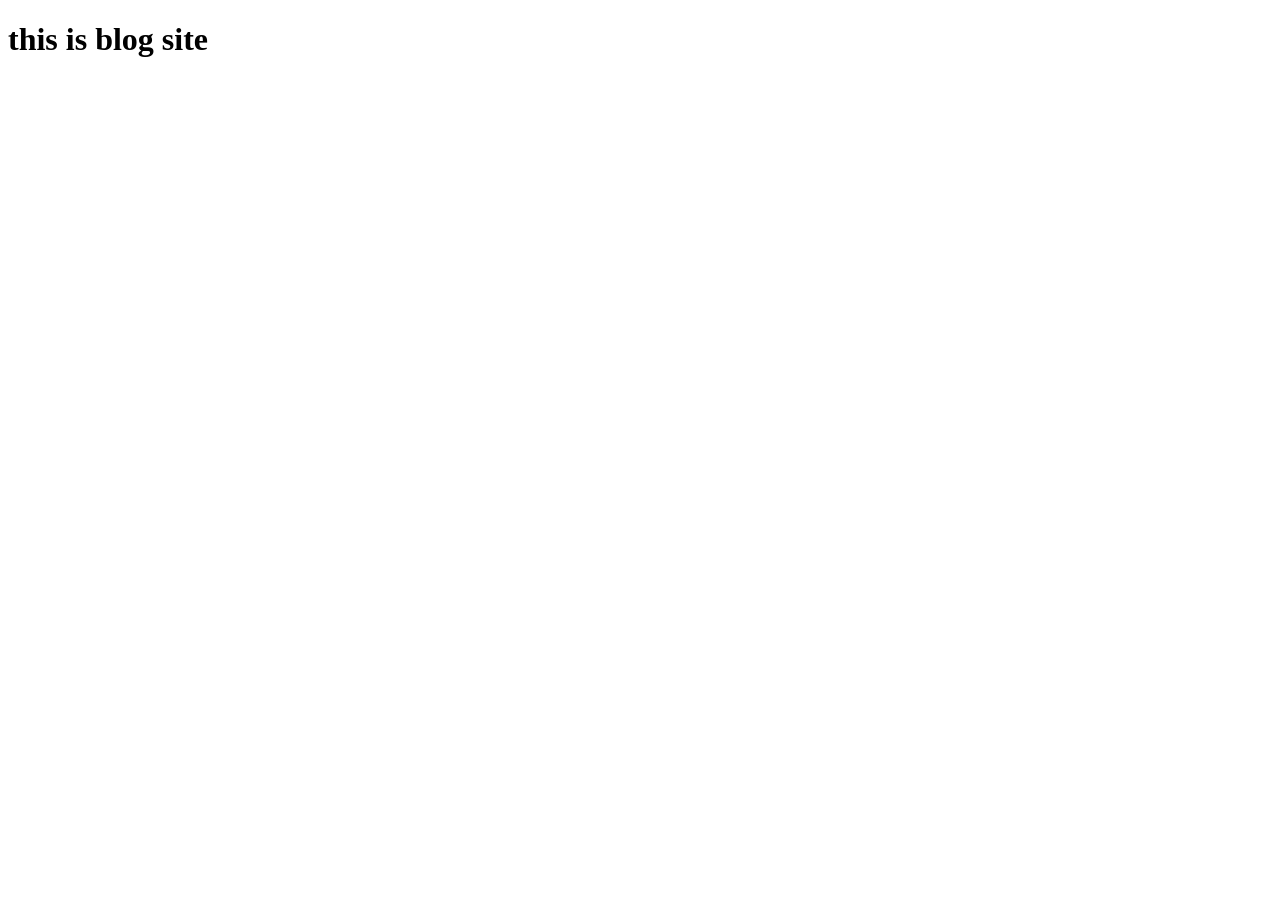
==== blogs.html @ 07ca1f5f "Initial Commits" ====
<!DOCTYPE html>
<html lang="en">
<head>
    <meta charset="UTF-8">
    <meta name="viewport" content="width=device-width, initial-scale=1.0">
    <title>Document</title>
</head>
<body>
    <h1>this is blog site</h1>
</body>
</html>
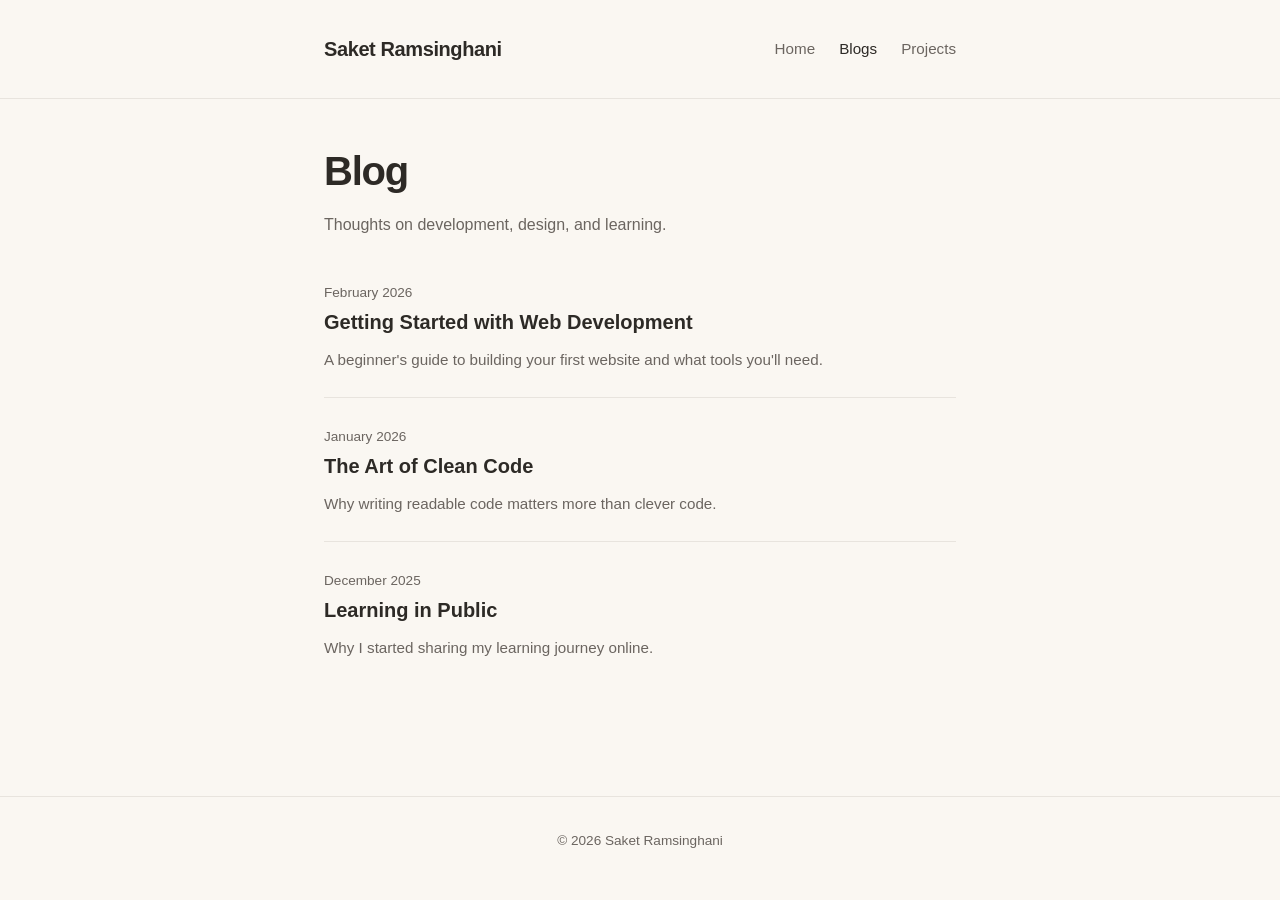
==== commit 5be355c6: "made few changes using openCode" ====
--- a/blogs.html
+++ b/blogs.html
@@ -3,9 +3,53 @@
 <head>
     <meta charset="UTF-8">
     <meta name="viewport" content="width=device-width, initial-scale=1.0">
-    <title>Document</title>
+    <title>Blogs | Saket Ramsinghani</title>
+    <meta name="description" content="Thoughts and articles by Saket Ramsinghani">
+    <link rel="stylesheet" href="styles.css">
 </head>
 <body>
-    <h1>this is blog site</h1>
+    <header>
+        <div class="container">
+            <nav>
+                <a href="index.html" class="logo">Saket Ramsinghani</a>
+                <ul class="nav-links">
+                    <li><a href="index.html">Home</a></li>
+                    <li><a href="blogs.html" class="active">Blogs</a></li>
+                    <li><a href="projects.html">Projects</a></li>
+                </ul>
+            </nav>
+        </div>
+    </header>
+
+    <main>
+        <div class="container">
+            <h1>Blog</h1>
+            <p>Thoughts on development, design, and learning.</p>
+
+            <ul class="blog-list">
+                <li>
+                    <span class="date">February 2026</span>
+                    <h3><a href="#">Getting Started with Web Development</a></h3>
+                    <p class="excerpt">A beginner's guide to building your first website and what tools you'll need.</p>
+                </li>
+                <li>
+                    <span class="date">January 2026</span>
+                    <h3><a href="#">The Art of Clean Code</a></h3>
+                    <p class="excerpt">Why writing readable code matters more than clever code.</p>
+                </li>
+                <li>
+                    <span class="date">December 2025</span>
+                    <h3><a href="#">Learning in Public</a></h3>
+                    <p class="excerpt">Why I started sharing my learning journey online.</p>
+                </li>
+            </ul>
+        </div>
+    </main>
+
+    <footer>
+        <div class="container">
+            <p>&copy; 2026 Saket Ramsinghani</p>
+        </div>
+    </footer>
 </body>
-</html>+</html>
--- a/styles.css
+++ b/styles.css
@@ -0,0 +1,277 @@
+*, *::before, *::after {
+    box-sizing: border-box;
+    margin: 0;
+    padding: 0;
+}
+
+:root {
+    --bg-warm: #FAF7F2;
+    --bg-card: #FFFFFF;
+    --text-primary: #2D2A26;
+    --text-secondary: #6B6560;
+    --accent: #8B7355;
+    --border: #E8E4DE;
+    --max-width: 680px;
+}
+
+html {
+    font-size: 16px;
+    scroll-behavior: smooth;
+}
+
+body {
+    font-family: -apple-system, BlinkMacSystemFont, "Segoe UI", Roboto, Oxygen, Ubuntu, sans-serif;
+    background-color: var(--bg-warm);
+    color: var(--text-primary);
+    line-height: 1.7;
+    min-height: 100vh;
+    display: flex;
+    flex-direction: column;
+}
+
+.container {
+    width: 100%;
+    max-width: var(--max-width);
+    margin: 0 auto;
+    padding: 0 1.5rem;
+}
+
+header {
+    padding: 2rem 0;
+    border-bottom: 1px solid var(--border);
+    margin-bottom: 3rem;
+}
+
+nav {
+    display: flex;
+    justify-content: space-between;
+    align-items: center;
+}
+
+.logo {
+    font-size: 1.25rem;
+    font-weight: 600;
+    color: var(--text-primary);
+    text-decoration: none;
+    letter-spacing: -0.02em;
+}
+
+.nav-links {
+    display: flex;
+    gap: 1.5rem;
+    list-style: none;
+}
+
+.nav-links a {
+    color: var(--text-secondary);
+    text-decoration: none;
+    font-size: 0.95rem;
+    transition: color 0.2s ease;
+}
+
+.nav-links a:hover,
+.nav-links a.active {
+    color: var(--text-primary);
+}
+
+main {
+    flex: 1;
+    padding-bottom: 4rem;
+}
+
+h1 {
+    font-size: 2.5rem;
+    font-weight: 700;
+    letter-spacing: -0.03em;
+    line-height: 1.2;
+    margin-bottom: 1rem;
+}
+
+h2 {
+    font-size: 1.5rem;
+    font-weight: 600;
+    letter-spacing: -0.02em;
+    margin-bottom: 1rem;
+    margin-top: 2rem;
+}
+
+p {
+    color: var(--text-secondary);
+    margin-bottom: 1rem;
+}
+
+a {
+    color: var(--accent);
+    text-decoration: none;
+    transition: opacity 0.2s ease;
+}
+
+a:hover {
+    opacity: 0.8;
+}
+
+.intro {
+    font-size: 1.125rem;
+    margin-bottom: 2rem;
+}
+
+.social-links {
+    display: flex;
+    gap: 1rem;
+    margin-top: 1.5rem;
+}
+
+.social-links a {
+    display: inline-flex;
+    align-items: center;
+    gap: 0.4rem;
+    padding: 0.5rem 0;
+    color: var(--text-secondary);
+    font-size: 0.9rem;
+}
+
+.social-links a:hover {
+    color: var(--text-primary);
+}
+
+.blog-list {
+    list-style: none;
+}
+
+.blog-list li {
+    padding: 1.5rem 0;
+    border-bottom: 1px solid var(--border);
+}
+
+.blog-list li:last-child {
+    border-bottom: none;
+}
+
+.blog-list h3 {
+    font-size: 1.25rem;
+    font-weight: 600;
+    margin-bottom: 0.5rem;
+}
+
+.blog-list h3 a {
+    color: var(--text-primary);
+}
+
+.blog-list h3 a:hover {
+    color: var(--accent);
+}
+
+.blog-list .date {
+    font-size: 0.85rem;
+    color: var(--text-secondary);
+    margin-bottom: 0.5rem;
+}
+
+.blog-list .excerpt {
+    color: var(--text-secondary);
+    font-size: 0.95rem;
+    margin: 0;
+}
+
+.project-list {
+    display: grid;
+    gap: 1.5rem;
+}
+
+.project-card {
+    background: var(--bg-card);
+    padding: 1.5rem;
+    border-radius: 8px;
+    border: 1px solid var(--border);
+}
+
+.project-card h3 {
+    font-size: 1.1rem;
+    font-weight: 600;
+    margin-bottom: 0.5rem;
+}
+
+.project-card p {
+    font-size: 0.9rem;
+    margin: 0;
+}
+
+.project-card .tech {
+    display: flex;
+    gap: 0.5rem;
+    flex-wrap: wrap;
+    margin-top: 0.75rem;
+}
+
+.project-card .tech span {
+    font-size: 0.75rem;
+    padding: 0.2rem 0.5rem;
+    background: var(--bg-warm);
+    border-radius: 4px;
+    color: var(--text-secondary);
+}
+
+footer {
+    padding: 2rem 0;
+    border-top: 1px solid var(--border);
+    text-align: center;
+    color: var(--text-secondary);
+    font-size: 0.85rem;
+}
+
+footer a {
+    color: var(--text-secondary);
+}
+
+footer a:hover {
+    color: var(--text-primary);
+}
+
+@media (max-width: 600px) {
+    header {
+        padding: 1.5rem 0;
+        margin-bottom: 2rem;
+    }
+    
+    h1 {
+        font-size: 1.75rem;
+    }
+    
+    h2 {
+        font-size: 1.25rem;
+    }
+    
+    nav {
+        flex-direction: column;
+        gap: 1rem;
+        text-align: center;
+    }
+    
+    .logo {
+        font-size: 1.1rem;
+    }
+    
+    .nav-links {
+        gap: 1.25rem;
+    }
+    
+    .nav-links a {
+        font-size: 0.9rem;
+    }
+    
+    .container {
+        padding: 0 1.25rem;
+    }
+    
+    .intro {
+        font-size: 1rem;
+    }
+    
+    .project-card {
+        padding: 1.25rem;
+    }
+    
+    footer {
+        padding: 1.5rem 0;
+    }
+}
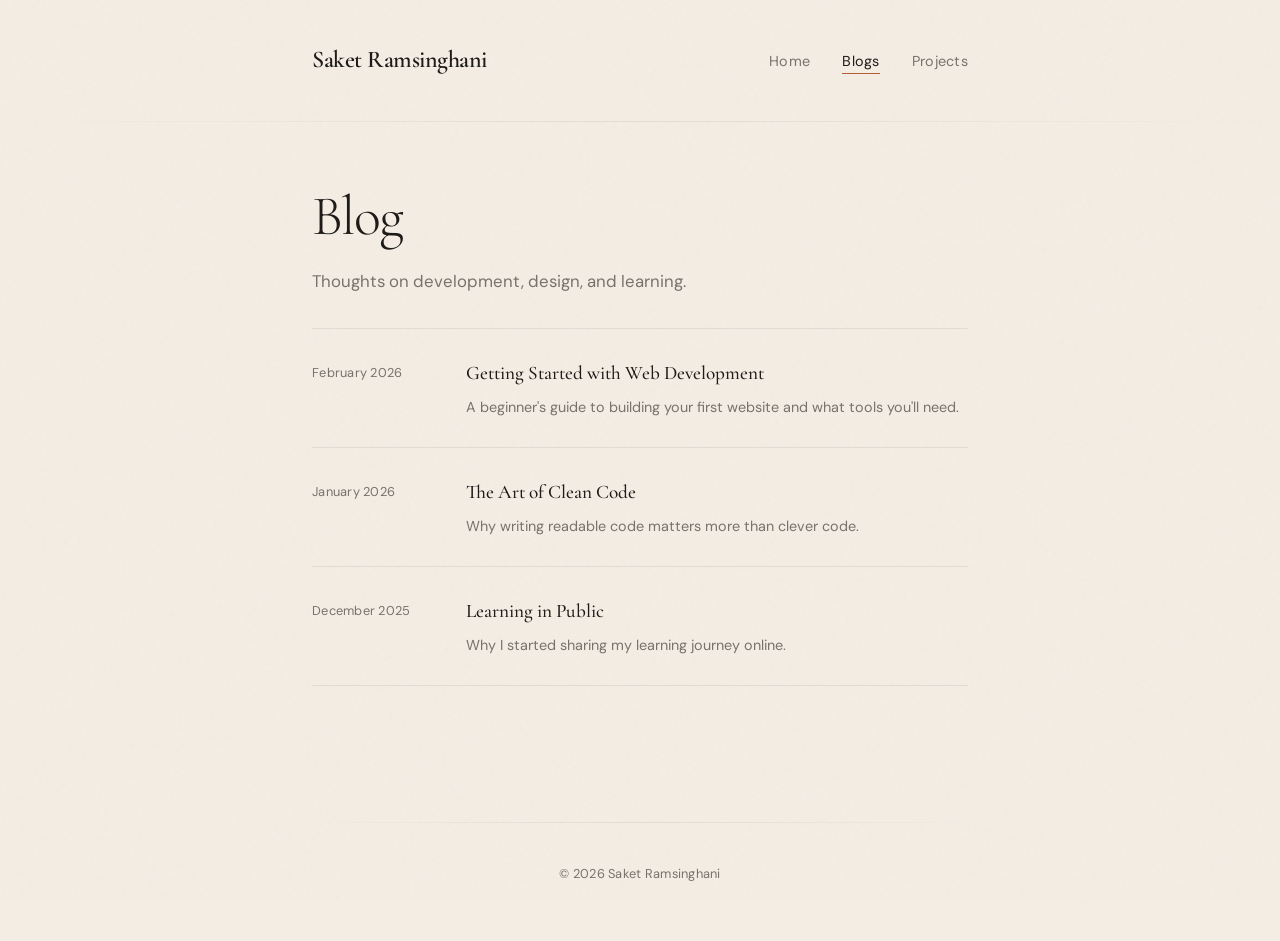
==== commit 65db29b1: "Add CLAUDE.md and enhance HTML/CSS structure with new styles and font integration" ====
--- a/blogs.html
+++ b/blogs.html
@@ -5,6 +5,9 @@
     <meta name="viewport" content="width=device-width, initial-scale=1.0">
     <title>Blogs | Saket Ramsinghani</title>
     <meta name="description" content="Thoughts and articles by Saket Ramsinghani">
+    <link rel="preconnect" href="https://fonts.googleapis.com">
+    <link rel="preconnect" href="https://fonts.gstatic.com" crossorigin>
+    <link href="https://fonts.googleapis.com/css2?family=Cormorant+Garamond:ital,wght@0,300;0,400;0,500;0,600;1,400&family=DM+Sans:wght@400;500&display=swap" rel="stylesheet">
     <link rel="stylesheet" href="styles.css">
 </head>
 <body>
@@ -24,23 +27,29 @@
     <main>
         <div class="container">
             <h1>Blog</h1>
-            <p>Thoughts on development, design, and learning.</p>
+            <p class="page-intro">Thoughts on development, design, and learning.</p>
 
             <ul class="blog-list">
                 <li>
                     <span class="date">February 2026</span>
-                    <h3><a href="#">Getting Started with Web Development</a></h3>
-                    <p class="excerpt">A beginner's guide to building your first website and what tools you'll need.</p>
+                    <div class="blog-content">
+                        <h3><a href="#">Getting Started with Web Development</a></h3>
+                        <p class="excerpt">A beginner's guide to building your first website and what tools you'll need.</p>
+                    </div>
                 </li>
                 <li>
                     <span class="date">January 2026</span>
-                    <h3><a href="#">The Art of Clean Code</a></h3>
-                    <p class="excerpt">Why writing readable code matters more than clever code.</p>
+                    <div class="blog-content">
+                        <h3><a href="#">The Art of Clean Code</a></h3>
+                        <p class="excerpt">Why writing readable code matters more than clever code.</p>
+                    </div>
                 </li>
                 <li>
                     <span class="date">December 2025</span>
-                    <h3><a href="#">Learning in Public</a></h3>
-                    <p class="excerpt">Why I started sharing my learning journey online.</p>
+                    <div class="blog-content">
+                        <h3><a href="#">Learning in Public</a></h3>
+                        <p class="excerpt">Why I started sharing my learning journey online.</p>
+                    </div>
                 </li>
             </ul>
         </div>
--- a/styles.css
+++ b/styles.css
@@ -5,13 +5,16 @@
 }
 
 :root {
-    --bg-warm: #FAF7F2;
-    --bg-card: #FFFFFF;
-    --text-primary: #2D2A26;
-    --text-secondary: #6B6560;
-    --accent: #8B7355;
-    --border: #E8E4DE;
-    --max-width: 680px;
+    --bg: #F4EDE4;
+    --bg-elevated: #FDFBF9;
+    --text: #1C1917;
+    --text-muted: #78716C;
+    --accent: #B85C38;
+    --accent-hover: #A04E2E;
+    --border: #E2DCD4;
+    --max-width: 720px;
+    --font-serif: 'Cormorant Garamond', Georgia, serif;
+    --font-sans: 'DM Sans', system-ui, sans-serif;
 }
 
 html {
@@ -20,26 +23,48 @@
 }
 
 body {
-    font-family: -apple-system, BlinkMacSystemFont, "Segoe UI", Roboto, Oxygen, Ubuntu, sans-serif;
-    background-color: var(--bg-warm);
-    color: var(--text-primary);
+    font-family: var(--font-sans);
+    background-color: var(--bg);
+    color: var(--text);
     line-height: 1.7;
     min-height: 100vh;
     display: flex;
     flex-direction: column;
+    -webkit-font-smoothing: antialiased;
+    -moz-osx-font-smoothing: grayscale;
+}
+
+body::after {
+    content: '';
+    position: fixed;
+    inset: 0;
+    pointer-events: none;
+    z-index: 9999;
+    opacity: 0.028;
+    background-image: url("data:image/svg+xml,%3Csvg viewBox='0 0 256 256' xmlns='http://www.w3.org/2000/svg'%3E%3Cfilter id='n'%3E%3CfeTurbulence type='fractalNoise' baseFrequency='0.8' numOctaves='4' stitchTiles='stitch'/%3E%3C/filter%3E%3Crect width='100%25' height='100%25' filter='url(%23n)'/%3E%3C/svg%3E");
 }
 
 .container {
     width: 100%;
     max-width: var(--max-width);
     margin: 0 auto;
-    padding: 0 1.5rem;
-}
+    padding: 0 2rem;
+}
+
+/* ---- Header & Navigation ---- */
 
 header {
-    padding: 2rem 0;
-    border-bottom: 1px solid var(--border);
-    margin-bottom: 3rem;
+    padding: 2.5rem 0 0;
+    margin-bottom: 4rem;
+}
+
+header::after {
+    content: '';
+    display: block;
+    width: 100%;
+    height: 1px;
+    background: linear-gradient(to right, transparent, var(--border), transparent);
+    margin-top: 2.5rem;
 }
 
 nav {
@@ -49,150 +74,257 @@
 }
 
 .logo {
-    font-size: 1.25rem;
+    font-family: var(--font-serif);
+    font-size: 1.5rem;
     font-weight: 600;
-    color: var(--text-primary);
+    color: var(--text);
     text-decoration: none;
     letter-spacing: -0.02em;
 }
 
 .nav-links {
     display: flex;
-    gap: 1.5rem;
+    gap: 2rem;
     list-style: none;
 }
 
 .nav-links a {
-    color: var(--text-secondary);
+    position: relative;
+    color: var(--text-muted);
     text-decoration: none;
-    font-size: 0.95rem;
-    transition: color 0.2s ease;
+    font-size: 0.9rem;
+    font-weight: 400;
+    letter-spacing: 0.02em;
+    padding-bottom: 4px;
+    transition: color 0.3s ease;
+}
+
+.nav-links a::after {
+    content: '';
+    position: absolute;
+    bottom: 0;
+    left: 0;
+    width: 0;
+    height: 1px;
+    background: var(--accent);
+    transition: width 0.3s ease;
 }
 
 .nav-links a:hover,
 .nav-links a.active {
-    color: var(--text-primary);
-}
+    color: var(--text);
+}
+
+.nav-links a:hover::after,
+.nav-links a.active::after {
+    width: 100%;
+}
+
+/* ---- Main Content ---- */
 
 main {
     flex: 1;
-    padding-bottom: 4rem;
-}
+    padding-bottom: 6rem;
+}
+
+/* ---- Typography ---- */
 
 h1 {
-    font-size: 2.5rem;
-    font-weight: 700;
+    font-family: var(--font-serif);
+    font-size: 3.5rem;
+    font-weight: 300;
     letter-spacing: -0.03em;
-    line-height: 1.2;
-    margin-bottom: 1rem;
+    line-height: 1.1;
+    margin-bottom: 1.25rem;
+    color: var(--text);
+}
+
+h1 em {
+    font-style: italic;
+    font-weight: 400;
 }
 
 h2 {
-    font-size: 1.5rem;
-    font-weight: 600;
+    font-family: var(--font-serif);
+    font-size: 1.75rem;
+    font-weight: 500;
     letter-spacing: -0.02em;
     margin-bottom: 1rem;
-    margin-top: 2rem;
+    margin-top: 3rem;
+    color: var(--text);
+}
+
+h3 {
+    font-family: var(--font-serif);
 }
 
 p {
-    color: var(--text-secondary);
+    color: var(--text-muted);
     margin-bottom: 1rem;
+    font-size: 0.95rem;
 }
 
 a {
     color: var(--accent);
     text-decoration: none;
-    transition: opacity 0.2s ease;
+    transition: color 0.2s ease;
 }
 
 a:hover {
-    opacity: 0.8;
-}
+    color: var(--accent-hover);
+}
+
+/* ---- Home Page ---- */
 
 .intro {
-    font-size: 1.125rem;
-    margin-bottom: 2rem;
+    font-size: 1.15rem;
+    line-height: 1.8;
+    margin-bottom: 2.5rem;
+    color: var(--text-muted);
+    max-width: 560px;
+}
+
+.separator {
+    width: 40px;
+    height: 1px;
+    background: var(--accent);
+    margin: 2.5rem 0;
+    border: none;
+    opacity: 0.4;
 }
 
 .social-links {
     display: flex;
     gap: 1rem;
-    margin-top: 1.5rem;
+    margin-top: 2rem;
 }
 
 .social-links a {
     display: inline-flex;
     align-items: center;
-    gap: 0.4rem;
-    padding: 0.5rem 0;
-    color: var(--text-secondary);
-    font-size: 0.9rem;
+    gap: 0.5rem;
+    padding: 0.55rem 1.2rem;
+    color: var(--text-muted);
+    font-size: 0.85rem;
+    font-weight: 500;
+    letter-spacing: 0.03em;
+    border: 1px solid var(--border);
+    border-radius: 100px;
+    transition: all 0.3s ease;
 }
 
 .social-links a:hover {
-    color: var(--text-primary);
+    color: var(--accent);
+    border-color: var(--accent);
+    transform: translateY(-1px);
+}
+
+/* ---- Blog Page ---- */
+
+.page-intro {
+    color: var(--text-muted);
+    font-size: 1.05rem;
+    margin-bottom: 0.5rem;
 }
 
 .blog-list {
     list-style: none;
+    margin-top: 2rem;
 }
 
 .blog-list li {
-    padding: 1.5rem 0;
+    display: grid;
+    grid-template-columns: 130px 1fr;
+    gap: 1.5rem;
+    padding: 1.75rem 0;
     border-bottom: 1px solid var(--border);
-}
-
-.blog-list li:last-child {
-    border-bottom: none;
-}
-
-.blog-list h3 {
-    font-size: 1.25rem;
-    font-weight: 600;
-    margin-bottom: 0.5rem;
-}
-
-.blog-list h3 a {
-    color: var(--text-primary);
-}
-
-.blog-list h3 a:hover {
+    align-items: start;
+}
+
+.blog-list li:first-child {
+    border-top: 1px solid var(--border);
+}
+
+.blog-list .date {
+    font-size: 0.8rem;
+    color: var(--text-muted);
+    letter-spacing: 0.02em;
+    padding-top: 0.3rem;
+}
+
+.blog-list .blog-content h3 {
+    font-size: 1.2rem;
+    font-weight: 500;
+    margin-bottom: 0.4rem;
+}
+
+.blog-list .blog-content h3 a {
+    color: var(--text);
+    transition: color 0.2s ease;
+}
+
+.blog-list .blog-content h3 a:hover {
     color: var(--accent);
 }
 
-.blog-list .date {
-    font-size: 0.85rem;
-    color: var(--text-secondary);
-    margin-bottom: 0.5rem;
-}
-
 .blog-list .excerpt {
-    color: var(--text-secondary);
-    font-size: 0.95rem;
+    color: var(--text-muted);
+    font-size: 0.9rem;
+    line-height: 1.6;
     margin: 0;
 }
+
+/* ---- Projects Page ---- */
 
 .project-list {
     display: grid;
-    gap: 1.5rem;
+    gap: 1.25rem;
+    margin-top: 2rem;
 }
 
 .project-card {
-    background: var(--bg-card);
-    padding: 1.5rem;
-    border-radius: 8px;
+    background: var(--bg-elevated);
+    padding: 2rem;
+    border-radius: 12px;
     border: 1px solid var(--border);
+    transition: all 0.35s ease;
+    position: relative;
+    overflow: hidden;
+}
+
+.project-card::before {
+    content: '';
+    position: absolute;
+    left: 0;
+    top: 50%;
+    transform: translateY(-50%);
+    width: 3px;
+    height: 0;
+    background: var(--accent);
+    border-radius: 0 2px 2px 0;
+    transition: height 0.35s ease;
+}
+
+.project-card:hover {
+    transform: translateY(-2px);
+    box-shadow: 0 8px 30px rgba(28, 25, 23, 0.06);
+    border-color: transparent;
+}
+
+.project-card:hover::before {
+    height: 40%;
 }
 
 .project-card h3 {
-    font-size: 1.1rem;
-    font-weight: 600;
+    font-size: 1.2rem;
+    font-weight: 500;
     margin-bottom: 0.5rem;
+    color: var(--text);
 }
 
 .project-card p {
     font-size: 0.9rem;
+    line-height: 1.6;
     margin: 0;
 }
 
@@ -200,78 +332,128 @@
     display: flex;
     gap: 0.5rem;
     flex-wrap: wrap;
-    margin-top: 0.75rem;
+    margin-top: 1rem;
 }
 
 .project-card .tech span {
-    font-size: 0.75rem;
-    padding: 0.2rem 0.5rem;
-    background: var(--bg-warm);
-    border-radius: 4px;
-    color: var(--text-secondary);
-}
+    font-size: 0.7rem;
+    font-weight: 500;
+    padding: 0.25rem 0.65rem;
+    background: var(--bg);
+    border-radius: 100px;
+    color: var(--text-muted);
+    letter-spacing: 0.04em;
+    text-transform: uppercase;
+}
+
+/* ---- Footer ---- */
 
 footer {
-    padding: 2rem 0;
-    border-top: 1px solid var(--border);
+    padding: 2.5rem 0;
     text-align: center;
-    color: var(--text-secondary);
-    font-size: 0.85rem;
-}
-
-footer a {
-    color: var(--text-secondary);
-}
-
-footer a:hover {
-    color: var(--text-primary);
-}
-
-@media (max-width: 600px) {
+}
+
+footer::before {
+    content: '';
+    display: block;
+    width: 100%;
+    max-width: var(--max-width);
+    margin: 0 auto 2.5rem;
+    height: 1px;
+    background: linear-gradient(to right, transparent, var(--border), transparent);
+}
+
+footer p {
+    color: var(--text-muted);
+    font-size: 0.8rem;
+    letter-spacing: 0.02em;
+}
+
+/* ---- Page Load Animations ---- */
+
+@keyframes fadeUp {
+    from {
+        opacity: 0;
+        transform: translateY(16px);
+    }
+    to {
+        opacity: 1;
+        transform: translateY(0);
+    }
+}
+
+header { animation: fadeUp 0.5s ease-out both; }
+main .container > *:nth-child(1) { animation: fadeUp 0.5s ease-out 0.05s both; }
+main .container > *:nth-child(2) { animation: fadeUp 0.5s ease-out 0.1s both; }
+main .container > *:nth-child(3) { animation: fadeUp 0.5s ease-out 0.15s both; }
+main .container > *:nth-child(4) { animation: fadeUp 0.5s ease-out 0.2s both; }
+main .container > *:nth-child(5) { animation: fadeUp 0.5s ease-out 0.25s both; }
+main .container > *:nth-child(6) { animation: fadeUp 0.5s ease-out 0.3s both; }
+main .container > *:nth-child(7) { animation: fadeUp 0.5s ease-out 0.35s both; }
+
+@media (prefers-reduced-motion: reduce) {
+    *, *::before, *::after {
+        animation-duration: 0.01ms !important;
+        transition-duration: 0.01ms !important;
+    }
+}
+
+/* ---- Responsive ---- */
+
+@media (max-width: 640px) {
     header {
-        padding: 1.5rem 0;
-        margin-bottom: 2rem;
-    }
-    
-    h1 {
-        font-size: 1.75rem;
-    }
-    
-    h2 {
-        font-size: 1.25rem;
-    }
-    
+        padding: 1.75rem 0 0;
+        margin-bottom: 2.5rem;
+    }
+
+    header::after {
+        margin-top: 1.75rem;
+    }
+
     nav {
         flex-direction: column;
-        gap: 1rem;
+        gap: 1.25rem;
         text-align: center;
     }
-    
+
     .logo {
-        font-size: 1.1rem;
-    }
-    
+        font-size: 1.3rem;
+    }
+
     .nav-links {
-        gap: 1.25rem;
-    }
-    
-    .nav-links a {
-        font-size: 0.9rem;
-    }
-    
+        gap: 1.5rem;
+    }
+
+    h1 {
+        font-size: 2.25rem;
+    }
+
+    h2 {
+        font-size: 1.4rem;
+    }
+
     .container {
         padding: 0 1.25rem;
     }
-    
+
     .intro {
         font-size: 1rem;
     }
-    
+
+    .blog-list li {
+        grid-template-columns: 1fr;
+        gap: 0.25rem;
+    }
+
     .project-card {
-        padding: 1.25rem;
-    }
-    
+        padding: 1.5rem;
+    }
+
+    main {
+        padding-bottom: 4rem;
+    }
+
     footer {
-        padding: 1.5rem 0;
-    }
-}
+        padding: 2rem 0;
+    }
+}
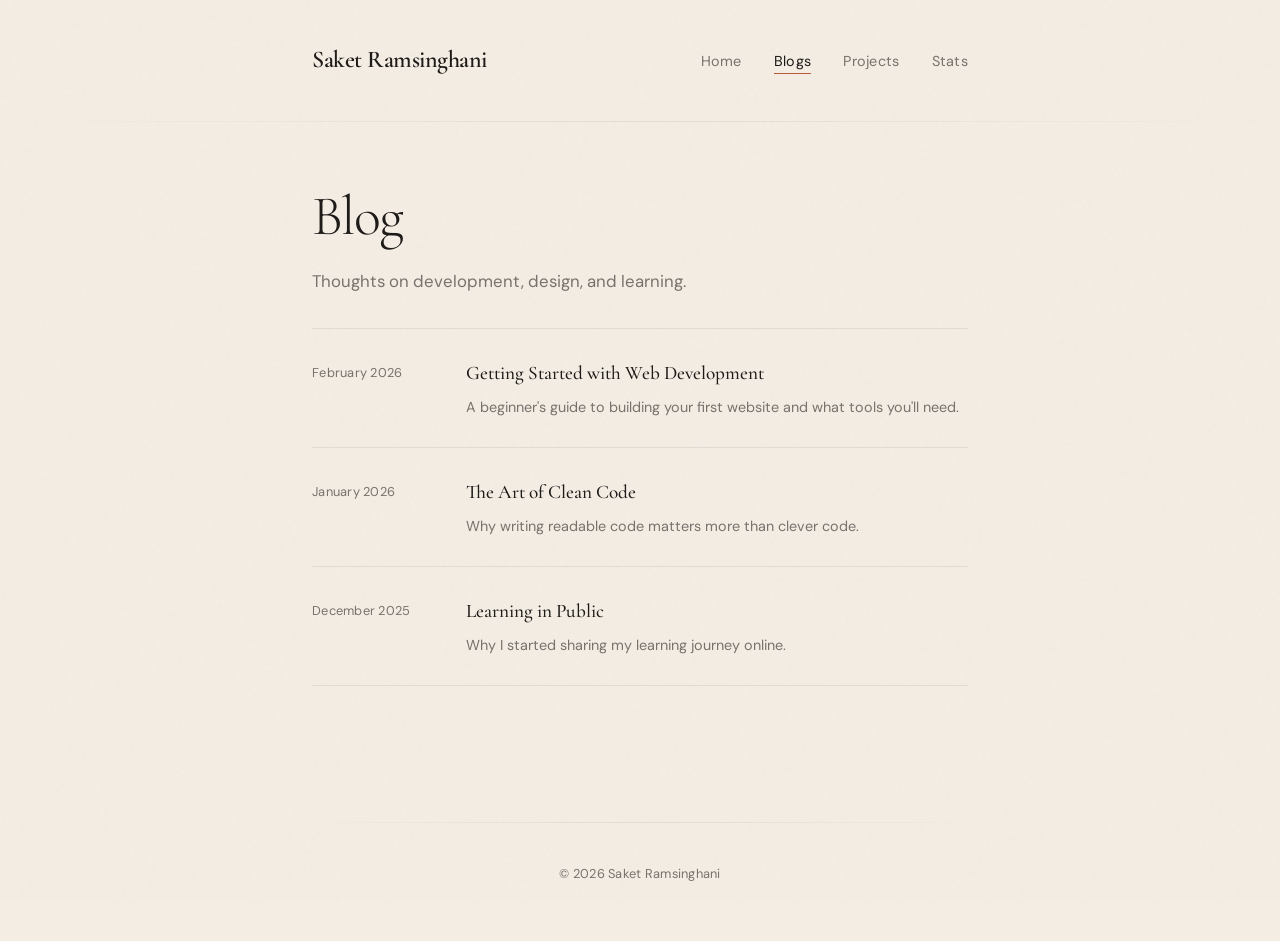
==== commit 88a65a91: "Add stats page with live GitHub data and redesign site navigation Adds a new stats page with GitHub " ====
--- a/blogs.html
+++ b/blogs.html
@@ -19,6 +19,7 @@
                     <li><a href="index.html">Home</a></li>
                     <li><a href="blogs.html" class="active">Blogs</a></li>
                     <li><a href="projects.html">Projects</a></li>
+                    <li><a href="stats.html">Stats</a></li>
                 </ul>
             </nav>
         </div>
--- a/styles.css
+++ b/styles.css
@@ -346,6 +346,184 @@
     text-transform: uppercase;
 }
 
+/* ---- Stats Page ---- */
+
+.github-overview {
+    display: grid;
+    grid-template-columns: repeat(3, 1fr);
+    gap: 1rem;
+    margin-top: 2rem;
+}
+
+.gh-stat {
+    background: var(--bg-elevated);
+    border: 1px solid var(--border);
+    border-radius: 12px;
+    padding: 1.5rem;
+    text-align: center;
+    transition: all 0.3s ease;
+}
+
+.gh-stat:hover {
+    transform: translateY(-2px);
+    box-shadow: 0 6px 20px rgba(28, 25, 23, 0.05);
+}
+
+.gh-stat-value {
+    display: block;
+    font-family: var(--font-serif);
+    font-size: 2.25rem;
+    font-weight: 400;
+    color: var(--text);
+    letter-spacing: -0.02em;
+    line-height: 1.2;
+}
+
+.gh-stat-label {
+    display: block;
+    font-size: 0.75rem;
+    font-weight: 500;
+    color: var(--text-muted);
+    letter-spacing: 0.04em;
+    text-transform: uppercase;
+    margin-top: 0.35rem;
+}
+
+.gh-section-title {
+    font-size: 1.1rem;
+    font-weight: 500;
+    color: var(--text);
+    margin-top: 2.25rem;
+    margin-bottom: 1rem;
+}
+
+.lang-bars {
+    display: grid;
+    gap: 0.75rem;
+}
+
+.lang-row {
+    display: grid;
+    gap: 0.35rem;
+}
+
+.lang-info {
+    display: flex;
+    justify-content: space-between;
+    align-items: center;
+}
+
+.lang-name {
+    display: flex;
+    align-items: center;
+    gap: 0.5rem;
+    font-size: 0.85rem;
+    color: var(--text);
+    font-weight: 500;
+}
+
+.lang-dot {
+    width: 8px;
+    height: 8px;
+    border-radius: 50%;
+    flex-shrink: 0;
+}
+
+.lang-pct {
+    font-size: 0.8rem;
+    color: var(--text-muted);
+}
+
+.lang-track {
+    height: 6px;
+    background: var(--border);
+    border-radius: 100px;
+    overflow: hidden;
+}
+
+.lang-fill {
+    height: 100%;
+    border-radius: 100px;
+    transition: width 0.6s ease-out;
+}
+
+.stat-card {
+    background: var(--bg-elevated);
+    border: 1px solid var(--border);
+    border-radius: 12px;
+    padding: 1.25rem;
+    display: flex;
+    align-items: center;
+    justify-content: center;
+    overflow: hidden;
+}
+
+.stat-card img {
+    width: 100%;
+    height: auto;
+    display: block;
+}
+
+.stat-card--wide {
+    margin-top: 1rem;
+    text-align: center;
+}
+
+.stat-card--wide img {
+    max-width: 520px;
+    margin: 0 auto;
+}
+
+.book-list {
+    display: grid;
+    gap: 0;
+    margin-top: 1.5rem;
+}
+
+.book {
+    padding: 1.25rem 0;
+    border-bottom: 1px solid var(--border);
+    display: grid;
+    grid-template-columns: 80px 1fr;
+    grid-template-rows: auto auto;
+    gap: 0 1.25rem;
+    align-items: baseline;
+}
+
+.book:first-child {
+    border-top: 1px solid var(--border);
+}
+
+.book-status {
+    grid-row: 1 / 3;
+    font-size: 0.7rem;
+    font-weight: 500;
+    letter-spacing: 0.04em;
+    text-transform: uppercase;
+    padding-top: 0.15rem;
+}
+
+.book-status--reading {
+    color: var(--accent);
+}
+
+.book-status--finished {
+    color: var(--text-muted);
+}
+
+.book h3 {
+    font-size: 1.1rem;
+    font-weight: 500;
+    color: var(--text);
+    margin-bottom: 0.15rem;
+}
+
+.book-author {
+    font-size: 0.85rem;
+    color: var(--text-muted);
+    margin: 0;
+}
+
 /* ---- Footer ---- */
 
 footer {
@@ -445,6 +623,27 @@
         gap: 0.25rem;
     }
 
+    .github-overview {
+        grid-template-columns: repeat(3, 1fr);
+        gap: 0.75rem;
+    }
+
+    .gh-stat {
+        padding: 1rem;
+    }
+
+    .gh-stat-value {
+        font-size: 1.75rem;
+    }
+
+    .stat-card--wide img {
+        max-width: 100%;
+    }
+
+    .book {
+        grid-template-columns: 70px 1fr;
+    }
+
     .project-card {
         padding: 1.5rem;
     }
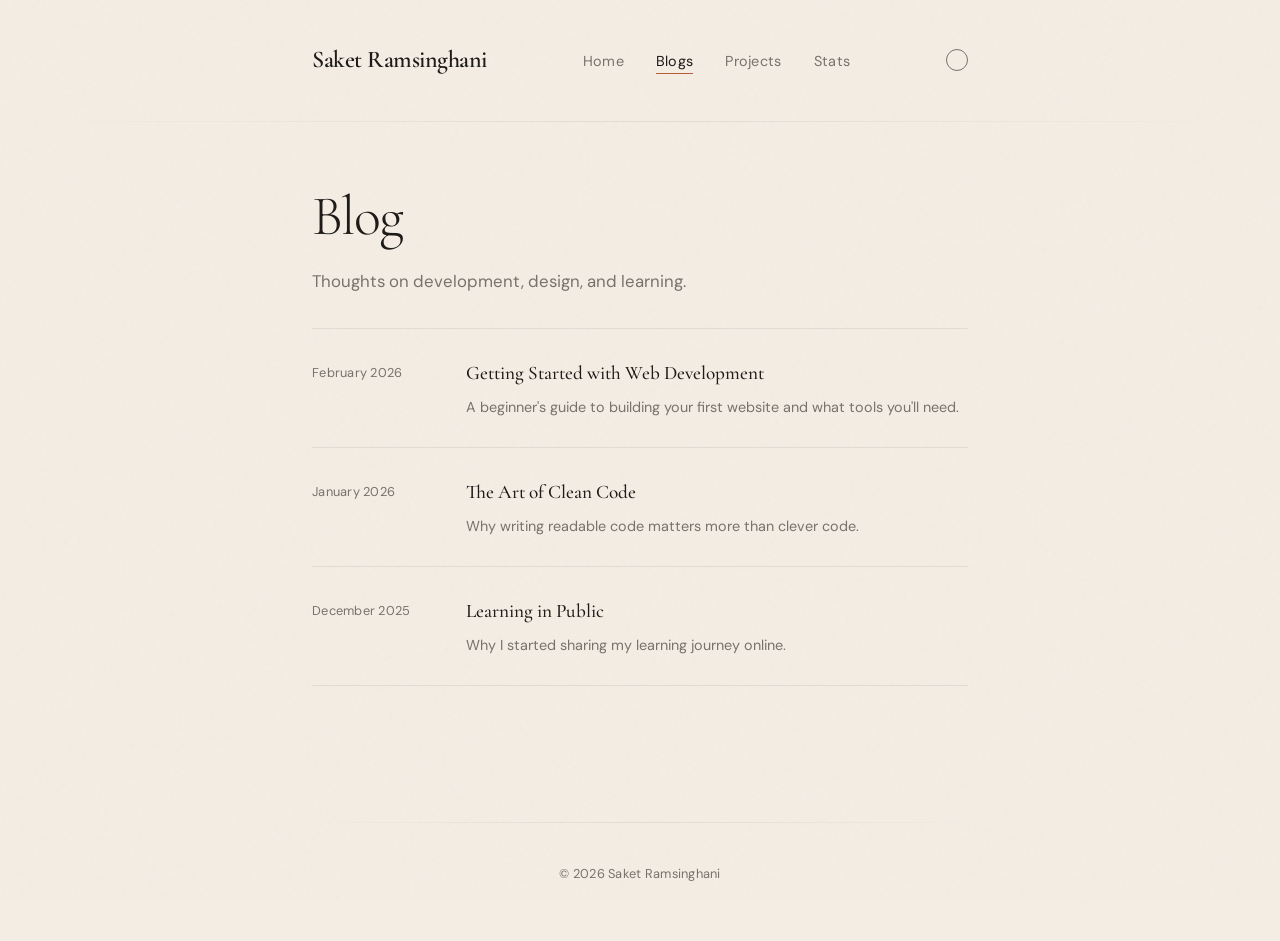
==== commit ac207bf1: "Add dark mode with theme toggle and simplify page transition Warm charcoal dark theme with localStor" ====
--- a/blogs.html
+++ b/blogs.html
@@ -9,6 +9,7 @@
     <link rel="preconnect" href="https://fonts.gstatic.com" crossorigin>
     <link href="https://fonts.googleapis.com/css2?family=Cormorant+Garamond:ital,wght@0,300;0,400;0,500;0,600;1,400&family=DM+Sans:wght@400;500&display=swap" rel="stylesheet">
     <link rel="stylesheet" href="styles.css">
+    <script>(function(){var t=localStorage.getItem('theme');if(t){document.documentElement.setAttribute('data-theme',t)}else if(window.matchMedia&&window.matchMedia('(prefers-color-scheme:dark)').matches){document.documentElement.setAttribute('data-theme','dark')}})()</script>
 </head>
 <body>
     <header>
@@ -21,6 +22,7 @@
                     <li><a href="projects.html">Projects</a></li>
                     <li><a href="stats.html">Stats</a></li>
                 </ul>
+                <button class="theme-toggle" id="theme-toggle" aria-label="Toggle theme"></button>
             </nav>
         </div>
     </header>
@@ -61,5 +63,13 @@
             <p>&copy; 2026 Saket Ramsinghani</p>
         </div>
     </footer>
+    <script>
+        document.getElementById('theme-toggle').addEventListener('click', function() {
+            var isDark = document.documentElement.getAttribute('data-theme') === 'dark';
+            var next = isDark ? 'light' : 'dark';
+            document.documentElement.setAttribute('data-theme', next);
+            localStorage.setItem('theme', next);
+        });
+    </script>
 </body>
 </html>
--- a/styles.css
+++ b/styles.css
@@ -17,6 +17,30 @@
     --font-sans: 'DM Sans', system-ui, sans-serif;
 }
 
+/* ---- Dark Theme ---- */
+
+[data-theme="dark"] {
+    --bg: #1F1D1A;
+    --bg-elevated: #292724;
+    --text: #E5E0D8;
+    --text-muted: #968F86;
+    --accent: #D17A4F;
+    --accent-hover: #E08B60;
+    --border: #353230;
+}
+
+[data-theme="dark"] body::after {
+    opacity: 0.04;
+}
+
+[data-theme="dark"] .project-card:hover {
+    box-shadow: 0 8px 30px rgba(0, 0, 0, 0.25);
+}
+
+[data-theme="dark"] .gh-stat:hover {
+    box-shadow: 0 6px 20px rgba(0, 0, 0, 0.2);
+}
+
 html {
     font-size: 16px;
     scroll-behavior: smooth;
@@ -118,6 +142,33 @@
 .nav-links a:hover::after,
 .nav-links a.active::after {
     width: 100%;
+}
+
+/* ---- Theme Toggle ---- */
+
+.theme-toggle {
+    width: 22px;
+    height: 22px;
+    border-radius: 50%;
+    border: 1.5px solid var(--text-muted);
+    background: none;
+    cursor: pointer;
+    transition: all 0.3s ease;
+    flex-shrink: 0;
+    padding: 0;
+}
+
+.theme-toggle:hover {
+    border-color: var(--text);
+}
+
+[data-theme="dark"] .theme-toggle {
+    background: var(--text-muted);
+}
+
+[data-theme="dark"] .theme-toggle:hover {
+    background: var(--text);
+    border-color: var(--text);
 }
 
 /* ---- Main Content ---- */
@@ -547,27 +598,16 @@
     letter-spacing: 0.02em;
 }
 
-/* ---- Page Load Animations ---- */
-
-@keyframes fadeUp {
-    from {
-        opacity: 0;
-        transform: translateY(16px);
-    }
-    to {
-        opacity: 1;
-        transform: translateY(0);
-    }
-}
-
-header { animation: fadeUp 0.5s ease-out both; }
-main .container > *:nth-child(1) { animation: fadeUp 0.5s ease-out 0.05s both; }
-main .container > *:nth-child(2) { animation: fadeUp 0.5s ease-out 0.1s both; }
-main .container > *:nth-child(3) { animation: fadeUp 0.5s ease-out 0.15s both; }
-main .container > *:nth-child(4) { animation: fadeUp 0.5s ease-out 0.2s both; }
-main .container > *:nth-child(5) { animation: fadeUp 0.5s ease-out 0.25s both; }
-main .container > *:nth-child(6) { animation: fadeUp 0.5s ease-out 0.3s both; }
-main .container > *:nth-child(7) { animation: fadeUp 0.5s ease-out 0.35s both; }
+/* ---- Page Transition ---- */
+
+@keyframes fadeIn {
+    from { opacity: 0; }
+    to { opacity: 1; }
+}
+
+main {
+    animation: fadeIn 0.25s ease-out both;
+}
 
 @media (prefers-reduced-motion: reduce) {
     *, *::before, *::after {
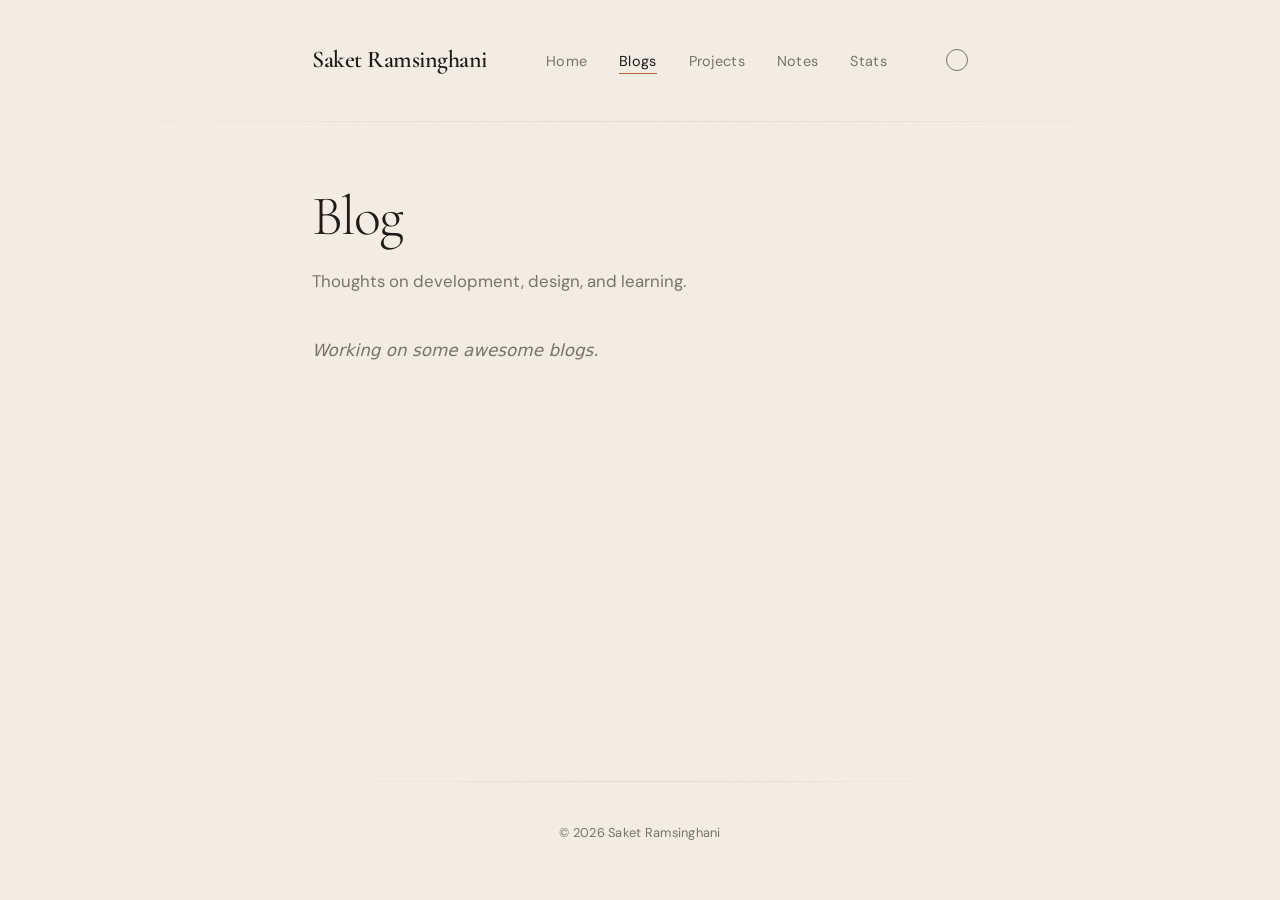
==== commit aac7bf0b: "Add notes page and replace placeholder content on blogs/projects - New notes page that fetches NOTES" ====
--- a/blogs.html
+++ b/blogs.html
@@ -20,6 +20,7 @@
                     <li><a href="index.html">Home</a></li>
                     <li><a href="blogs.html" class="active">Blogs</a></li>
                     <li><a href="projects.html">Projects</a></li>
+                    <li><a href="notes.html">Notes</a></li>
                     <li><a href="stats.html">Stats</a></li>
                 </ul>
                 <button class="theme-toggle" id="theme-toggle" aria-label="Toggle theme"></button>
@@ -32,29 +33,7 @@
             <h1>Blog</h1>
             <p class="page-intro">Thoughts on development, design, and learning.</p>
 
-            <ul class="blog-list">
-                <li>
-                    <span class="date">February 2026</span>
-                    <div class="blog-content">
-                        <h3><a href="#">Getting Started with Web Development</a></h3>
-                        <p class="excerpt">A beginner's guide to building your first website and what tools you'll need.</p>
-                    </div>
-                </li>
-                <li>
-                    <span class="date">January 2026</span>
-                    <div class="blog-content">
-                        <h3><a href="#">The Art of Clean Code</a></h3>
-                        <p class="excerpt">Why writing readable code matters more than clever code.</p>
-                    </div>
-                </li>
-                <li>
-                    <span class="date">December 2025</span>
-                    <div class="blog-content">
-                        <h3><a href="#">Learning in Public</a></h3>
-                        <p class="excerpt">Why I started sharing my learning journey online.</p>
-                    </div>
-                </li>
-            </ul>
+            <p class="blogs-placeholder">Working on some awesome blogs.</p>
         </div>
     </main>
 
--- a/styles.css
+++ b/styles.css
@@ -397,6 +397,14 @@
     text-transform: uppercase;
 }
 
+.blogs-placeholder,
+.projects-placeholder {
+    margin-top: 2.5rem;
+    font-size: 1.05rem;
+    color: var(--text-muted);
+    font-style: italic;
+}
+
 /* ---- Stats Page ---- */
 
 .github-overview {
@@ -575,6 +583,221 @@
     margin: 0;
 }
 
+/* ---- Notes Page ---- */
+
+.notes-card-list {
+    list-style: none;
+    display: grid;
+    gap: 1rem;
+    margin-top: 2rem;
+}
+
+.notes-card {
+    background: var(--bg-elevated);
+    border: 1px solid var(--border);
+    border-radius: 12px;
+    padding: 1.75rem 2rem;
+    cursor: pointer;
+    transition: all 0.35s ease;
+    position: relative;
+    overflow: hidden;
+}
+
+.notes-card::before {
+    content: '';
+    position: absolute;
+    left: 0;
+    top: 50%;
+    transform: translateY(-50%);
+    width: 3px;
+    height: 0;
+    background: var(--accent);
+    border-radius: 0 2px 2px 0;
+    transition: height 0.35s ease;
+}
+
+.notes-card:hover {
+    transform: translateY(-2px);
+    box-shadow: 0 8px 30px rgba(28, 25, 23, 0.06);
+    border-color: transparent;
+}
+
+[data-theme="dark"] .notes-card:hover {
+    box-shadow: 0 8px 30px rgba(0, 0, 0, 0.25);
+}
+
+.notes-card:hover::before {
+    height: 40%;
+}
+
+.notes-card-header {
+    display: flex;
+    align-items: center;
+    justify-content: space-between;
+    margin-bottom: 0.5rem;
+}
+
+.notes-card h3 {
+    font-size: 1.2rem;
+    font-weight: 500;
+    color: var(--text);
+}
+
+.notes-card-tag {
+    font-size: 0.7rem;
+    font-weight: 500;
+    padding: 0.25rem 0.65rem;
+    background: var(--bg);
+    border-radius: 100px;
+    color: var(--text-muted);
+    letter-spacing: 0.04em;
+    text-transform: uppercase;
+}
+
+.notes-card p {
+    font-size: 0.9rem;
+    line-height: 1.6;
+    margin: 0;
+}
+
+.notes-back {
+    display: inline-flex;
+    align-items: center;
+    gap: 0.35rem;
+    padding: 0.5rem 0;
+    margin-bottom: 1.5rem;
+    font-family: var(--font-sans);
+    font-size: 0.88rem;
+    font-weight: 500;
+    color: var(--text-muted);
+    background: none;
+    border: none;
+    cursor: pointer;
+    transition: color 0.2s ease;
+}
+
+.notes-back:hover {
+    color: var(--accent);
+}
+
+.notes-loading,
+.notes-error {
+    color: var(--text-muted);
+    font-size: 0.9rem;
+    font-style: italic;
+}
+
+.notes-rendered h1 {
+    font-size: 2rem;
+    margin-top: 2rem;
+    margin-bottom: 0.75rem;
+}
+
+.notes-rendered h2 {
+    font-size: 1.4rem;
+    margin-top: 2.5rem;
+    margin-bottom: 0.75rem;
+    padding-bottom: 0.4rem;
+    border-bottom: 1px solid var(--border);
+}
+
+.notes-rendered h3 {
+    font-size: 1.15rem;
+    font-weight: 500;
+    margin-top: 1.75rem;
+    margin-bottom: 0.5rem;
+    color: var(--text);
+}
+
+.notes-rendered p {
+    font-size: 0.92rem;
+    line-height: 1.75;
+    margin-bottom: 0.75rem;
+}
+
+.notes-rendered ul,
+.notes-rendered ol {
+    padding-left: 1.5rem;
+    margin-bottom: 1rem;
+}
+
+.notes-rendered li {
+    font-size: 0.92rem;
+    line-height: 1.75;
+    color: var(--text-muted);
+    margin-bottom: 0.35rem;
+}
+
+.notes-rendered li strong {
+    color: var(--text);
+}
+
+.notes-rendered code {
+    font-family: 'SF Mono', 'Fira Code', 'Cascadia Code', monospace;
+    font-size: 0.82rem;
+    background: var(--bg-elevated);
+    border: 1px solid var(--border);
+    border-radius: 4px;
+    padding: 0.15rem 0.4rem;
+    color: var(--accent);
+}
+
+.notes-rendered pre {
+    background: var(--bg-elevated);
+    border: 1px solid var(--border);
+    border-radius: 8px;
+    padding: 1.25rem;
+    overflow-x: auto;
+    margin-bottom: 1.25rem;
+}
+
+.notes-rendered pre code {
+    background: none;
+    border: none;
+    padding: 0;
+    color: var(--text);
+    font-size: 0.8rem;
+    line-height: 1.65;
+}
+
+.notes-rendered table {
+    width: 100%;
+    border-collapse: collapse;
+    margin-bottom: 1.25rem;
+    font-size: 0.88rem;
+}
+
+.notes-rendered th,
+.notes-rendered td {
+    text-align: left;
+    padding: 0.6rem 1rem;
+    border-bottom: 1px solid var(--border);
+    color: var(--text-muted);
+}
+
+.notes-rendered th {
+    font-weight: 500;
+    color: var(--text);
+    font-size: 0.8rem;
+    letter-spacing: 0.03em;
+    text-transform: uppercase;
+}
+
+.notes-rendered hr {
+    border: none;
+    height: 1px;
+    background: var(--border);
+    margin: 2rem 0;
+}
+
+.notes-rendered blockquote {
+    border-left: 3px solid var(--accent);
+    padding-left: 1rem;
+    margin: 1rem 0;
+    color: var(--text-muted);
+    font-style: italic;
+}
+
 /* ---- Footer ---- */
 
 footer {
@@ -684,6 +907,10 @@
         grid-template-columns: 70px 1fr;
     }
 
+    .notes-card {
+        padding: 1.5rem;
+    }
+
     .project-card {
         padding: 1.5rem;
     }
